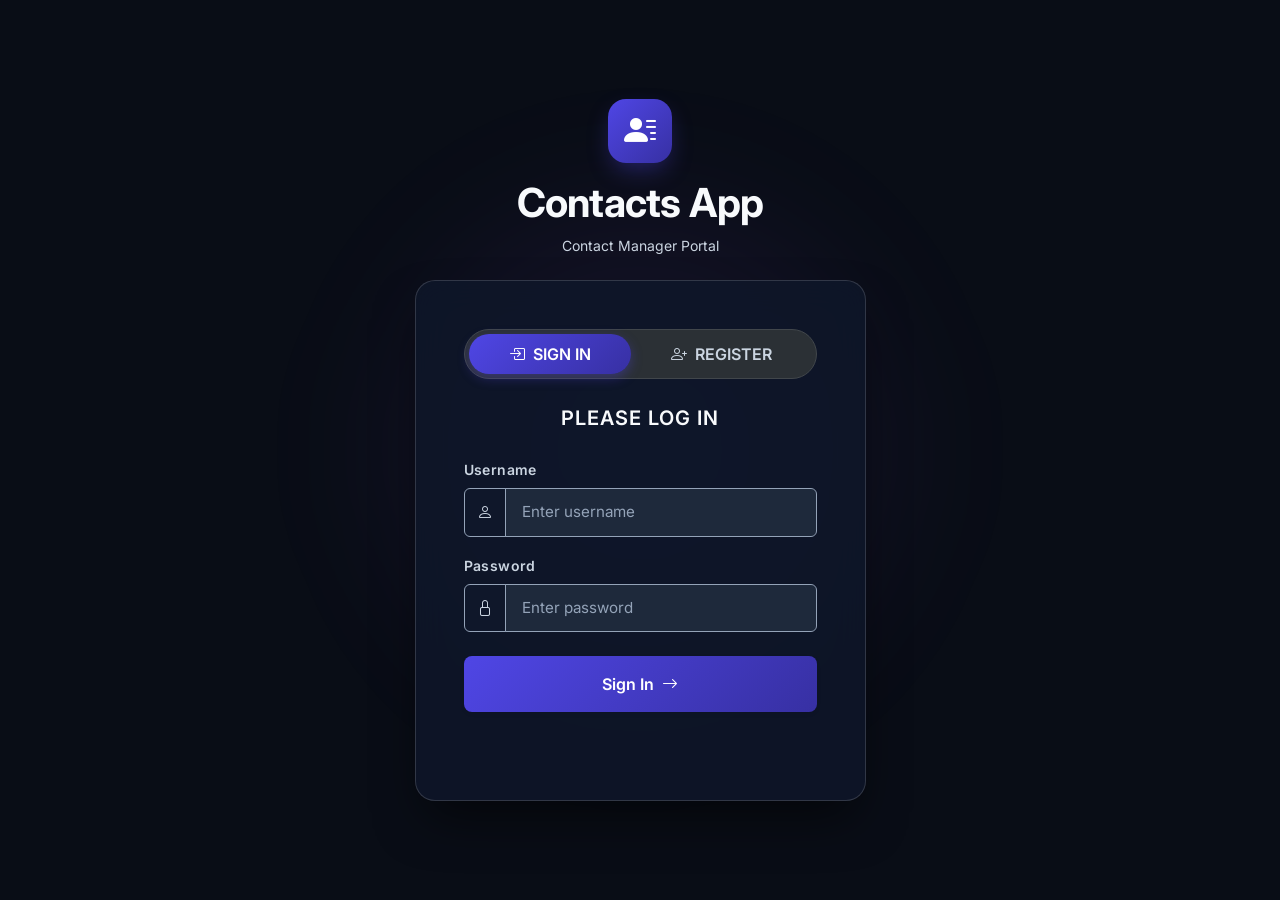
==== index.html @ 5c39e1dd "Added some basic ui (index.html, contacts.html)" ====
<!DOCTYPE html>
<html lang="en" data-bs-theme="dark">
<head>
    <meta charset="UTF-8">
    <meta name="viewport" content="width=device-width, initial-scale=1.0">
    <title>Contacts App</title>
    <!-- Google Fonts -->
    <link rel="preconnect" href="https://fonts.googleapis.com">
    <link rel="preconnect" href="https://fonts.gstatic.com" crossorigin>
    <link href="https://fonts.googleapis.com/css2?family=Inter:wght@300;400;500;600;700&display=swap" rel="stylesheet">
    <!-- Bootstrap 5.3 & Icons -->
    <link href="https://cdn.jsdelivr.net/npm/bootstrap@5.3.3/dist/css/bootstrap.min.css" rel="stylesheet">
    <link href="https://cdn.jsdelivr.net/npm/bootstrap-icons@1.11.3/font/bootstrap-icons.min.css" rel="stylesheet">
    <!-- Custom Styles -->
    <link href="css/styles.css" rel="stylesheet">
    <!-- Scripts -->
    <script type="text/javascript" src="js/code.js"></script>
</head>
<body class="d-flex align-items-center justify-content-center min-vh-100 py-5">
    <div class="background-glow"></div>
    <main class="container">
        <div class="row justify-content-center">
            <div class="col-12 col-sm-10 col-md-8 col-lg-5">
                
                <!-- Title Header (Matching Colors App) -->
                <div class="text-center mb-4">
                    <div class="app-icon-wrapper mb-3 mx-auto">
                        <i class="bi bi-person-lines-fill"></i>
                    </div>
                    <h1 id="title" class="fw-bold tracking-tight">Contacts App</h1>
                    <p class="text-secondary-contrast small">Contact Manager Portal</p>
                </div>

                <!-- Auth Card -->
                <div id="loginDiv" class="card glass-card shadow-lg border-0 p-4 p-sm-5">
                    <div class="card-body p-0">
                        
                        <!-- Nav Switcher (Sign In vs Register) -->
                        <ul class="nav nav-pills nav-fill mb-4 p-1 bg-body-tertiary rounded-pill border border-secondary-subtle" id="authTabs" role="tablist">
                            <li class="nav-item" role="presentation">
                                <button class="nav-link active rounded-pill py-2 small fw-semibold text-uppercase tracking-wider" id="tab-login" data-bs-toggle="pill" data-bs-target="#loginTabPane" type="button" role="tab" aria-controls="loginTabPane" aria-selected="true">
                                    <i class="bi bi-box-arrow-in-right me-1"></i> Sign In
                                </button>
                            </li>
                            <li class="nav-item" role="presentation">
                                <button class="nav-link rounded-pill py-2 small fw-semibold text-uppercase tracking-wider" id="tab-register" data-bs-toggle="pill" data-bs-target="#registerTabPane" type="button" role="tab" aria-controls="registerTabPane" aria-selected="false">
                                    <i class="bi bi-person-plus me-1"></i> Register
                                </button>
                            </li>
                        </ul>

                        <div class="tab-content" id="authTabsContent">
                            
                            <!-- ================= SIGN IN VIEW ================= -->
                            <div class="tab-pane fade show active" id="loginTabPane" role="tabpanel" aria-labelledby="tab-login" tabindex="0">
                                <span id="inner-title" class="d-block text-center fw-semibold text-uppercase tracking-wider mb-4 fs-5">Please Log In</span>
                                
                                <form id="loginForm" onsubmit="event.preventDefault(); doLogin();" class="needs-validation">
                                    <!-- Username Input Group -->
                                    <div class="mb-3">
                                        <label for="loginName" class="form-label form-label-contrast small">Username</label>
                                        <div class="input-group">
                                            <span class="input-group-text"><i class="bi bi-person text-secondary-contrast"></i></span>
                                            <input type="text" id="loginName" class="form-control" placeholder="Enter username" autocomplete="username" required />
                                        </div>
                                    </div>
                                    
                                    <!-- Password Input Group -->
                                    <div class="mb-4">
                                        <label for="loginPassword" class="form-label form-label-contrast small">Password</label>
                                        <div class="input-group">
                                            <span class="input-group-text"><i class="bi bi-lock text-secondary-contrast"></i></span>
                                            <input type="password" id="loginPassword" class="form-control" placeholder="Enter password" autocomplete="current-password" required />
                                        </div>
                                    </div>

                                    <!-- Login Button -->
                                    <button type="submit" id="loginButton" class="buttons btn btn-primary w-100 py-3 fw-semibold rounded-3 shadow-sm d-flex align-items-center justify-content-center gap-2">
                                        <span>Sign In</span>
                                        <i class="bi bi-arrow-right"></i>
                                    </button>
                                </form>

                                <!-- Feedback Result Message -->
                                <div class="mt-3 text-center">
                                    <span id="loginResult" class="small fw-semibold"></span>
                                </div>
                            </div>

                            <!-- ================= REGISTER VIEW ================= -->
                            <div class="tab-pane fade" id="registerTabPane" role="tabpanel" aria-labelledby="tab-register" tabindex="0">
                                <span class="d-block text-center fw-semibold text-uppercase tracking-wider mb-4 fs-5 text-white">Create Account</span>
                                
                                <form id="registerForm" onsubmit="event.preventDefault(); doRegister();" class="needs-validation">
                                    <!-- First & Last Name row -->
                                    <div class="row g-2 mb-3">
                                        <div class="col-6">
                                            <label for="registerFirstName" class="form-label form-label-contrast small">First Name</label>
                                            <input type="text" id="registerFirstName" class="form-control" placeholder="Jane" required />
                                        </div>
                                        <div class="col-6">
                                            <label for="registerLastName" class="form-label form-label-contrast small">Last Name</label>
                                            <input type="text" id="registerLastName" class="form-control" placeholder="Doe" required />
                                        </div>
                                    </div>

                                    <!-- Register Username -->
                                    <div class="mb-3">
                                        <label for="registerUsername" class="form-label form-label-contrast small">Username</label>
                                        <div class="input-group">
                                            <span class="input-group-text"><i class="bi bi-person text-secondary-contrast"></i></span>
                                            <input type="text" id="registerUsername" class="form-control" placeholder="Choose a username" autocomplete="username" required />
                                        </div>
                                    </div>
                                    
                                    <!-- Register Password -->
                                    <div class="mb-4">
                                        <label for="registerPassword" class="form-label form-label-contrast small">Password (Min 8 chars)</label>
                                        <div class="input-group">
                                            <span class="input-group-text"><i class="bi bi-lock text-secondary-contrast"></i></span>
                                            <input type="password" id="registerPassword" class="form-control" placeholder="At least 8 characters" autocomplete="new-password" minlength="8" required />
                                        </div>
                                    </div>

                                    <!-- Register Button -->
                                    <button type="submit" id="registerButton" class="buttons btn btn-success w-100 py-3 fw-semibold rounded-3 shadow-sm d-flex align-items-center justify-content-center gap-2">
                                        <span>Create Account</span>
                                        <i class="bi bi-arrow-right"></i>
                                    </button>
                                </form>

                                <!-- Feedback Result Message -->
                                <div class="mt-3 text-center">
                                    <span id="registerResult" class="small fw-semibold"></span>
                                </div>
                            </div>

                        </div>

                    </div>
                </div>

            </div>
        </div>
    </main>
    <script src="https://cdn.jsdelivr.net/npm/bootstrap@5.3.3/dist/js/bootstrap.bundle.min.js"></script>
</body>
</html>
---- css/styles.css ----
/* ============================================================
   WCAG 2.1 AA / AAA Compliant Modern Theme Styles
   ============================================================ */

:root {
    --app-font: 'Inter', system-ui, -apple-system, sans-serif;
    
    /* WCAG AA/AAA Compliant Palette Tokens */
    --bg-dark: #090d16;
    --bg-card: #0f172a;
    --bg-section: #1e293b;
    --bg-input: #1e293b;

    /* High Contrast Text Tokens */
    --text-primary: #f8fafc;       /* 17.8:1 contrast on card */
    --text-secondary: #cbd5e1;     /* 12.0:1 contrast on card / 9.8:1 on section */
    --text-muted: #94a3b8;         /* 5.7:1 contrast on section */
    
    /* High Contrast Feedback Colors */
    --color-error: #f87171;         /* 6.45:1 contrast on card */
    --color-success: #34d399;       /* 9.29:1 contrast on card */
    --color-info: #38bdf8;          /* 6.83:1 contrast on section */
    --color-warning: #fbbf24;
    
    /* Button Gradients meeting >= 4.5:1 contrast against #ffffff text */
    --primary-gradient: linear-gradient(135deg, #4f46e5 0%, #3730a3 100%);
    --success-gradient: linear-gradient(135deg, #059669 0%, #047857 100%);
}

body {
    font-family: var(--app-font);
    background: var(--bg-dark);
    color: var(--text-primary);
    min-height: 100vh;
    position: relative;
    overflow-x: hidden;
}

/* Background Ambient Glow Effects */
.background-glow {
    position: fixed;
    top: 50%;
    left: 50%;
    transform: translate(-50%, -50%);
    width: 650px;
    height: 650px;
    background: radial-gradient(circle, rgba(99, 102, 241, 0.12) 0%, rgba(168, 85, 247, 0.06) 40%, transparent 70%);
    z-index: -1;
    pointer-events: none;
    filter: blur(50px);
}

/* Typography & Titles */
#title {
    font-family: var(--app-font);
    color: var(--text-primary) !important;
    letter-spacing: -0.02em;
}

.text-secondary-contrast {
    color: var(--text-secondary) !important;
}

.form-label-contrast {
    color: var(--text-secondary) !important;
    font-weight: 600;
    letter-spacing: 0.03em;
}

/* App Icon Badges */
.app-icon-wrapper {
    width: 64px;
    height: 64px;
    border-radius: 18px;
    background: var(--primary-gradient);
    display: flex;
    align-items: center;
    justify-content: center;
    font-size: 2rem;
    color: #ffffff;
    box-shadow: 0 10px 25px -5px rgba(79, 70, 229, 0.4);
}

.app-icon-wrapper-sm {
    width: 42px;
    height: 42px;
    border-radius: 12px;
    background: var(--primary-gradient);
    display: flex;
    align-items: center;
    justify-content: center;
    font-size: 1.25rem;
    color: #ffffff;
    box-shadow: 0 4px 14px rgba(79, 70, 229, 0.3);
}

/* Glassmorphism Cards */
.glass-card {
    background: rgba(15, 23, 42, 0.85) !important;
    backdrop-filter: blur(16px);
    -webkit-backdrop-filter: blur(16px);
    border: 1px solid rgba(255, 255, 255, 0.15) !important;
    border-radius: 1.25rem !important;
    box-shadow: 0 25px 50px -12px rgba(0, 0, 0, 0.6) !important;
}

.section-card {
    background: var(--bg-section) !important;
    border: 1px solid rgba(255, 255, 255, 0.12) !important;
}

/* Form Controls, Inputs & High Contrast Placeholders */
.form-control {
    background-color: var(--bg-input) !important;
    color: var(--text-primary) !important;
    border: 1px solid var(--text-muted) !important;
    font-family: var(--app-font);
    padding: 0.75rem 1rem;
    font-size: 0.95rem;
}

.form-control::placeholder {
    color: var(--text-muted) !important;
    opacity: 1 !important; /* 5.71:1 contrast ratio */
}

.form-control:focus {
    box-shadow: 0 0 0 3px rgba(129, 140, 248, 0.35) !important;
    border-color: #818cf8 !important;
}

.input-group-text {
    background-color: #0f172a !important;
    color: var(--text-secondary) !important;
    border: 1px solid var(--text-muted) !important;
}

/* WCAG Compliant Button Styles */
.btn {
    font-family: var(--app-font);
    transition: all 0.2s ease-in-out;
}

.btn-primary {
    background: var(--primary-gradient) !important;
    color: #ffffff !important; /* 9.9:1 contrast ratio */
    border: none;
    box-shadow: 0 4px 14px rgba(55, 48, 163, 0.4);
}

.btn-primary:hover {
    transform: translateY(-1px);
    box-shadow: 0 6px 20px rgba(55, 48, 163, 0.6);
    background: linear-gradient(135deg, #3730a3 0%, #312e81 100%) !important;
}

.btn-success {
    background: var(--success-gradient) !important;
    color: #ffffff !important; /* 5.48:1 contrast ratio */
    border: none;
    box-shadow: 0 4px 14px rgba(4, 120, 87, 0.4);
}

.btn-success:hover {
    transform: translateY(-1px);
    box-shadow: 0 6px 20px rgba(4, 120, 87, 0.6);
    background: linear-gradient(135deg, #047857 0%, #065f46 100%) !important;
}

.btn-outline-danger {
    color: var(--color-error) !important; /* 5.29:1 contrast ratio */
    border-color: var(--color-error) !important;
    background: transparent;
}

.btn-outline-danger:hover {
    color: #ffffff !important;
    background-color: #b91c1c !important;
    border-color: #b91c1c !important;
}

/* Feedback Message Contrast Overrides */
#inner-title {
    color: var(--text-primary);
    letter-spacing: 0.05em;
}

#loginResult, #registerResult {
    display: inline-block;
    color: var(--color-error) !important; /* 6.45:1 contrast */
}

.text-success-wcag {
    color: var(--color-success) !important; /* 9.29:1 contrast */
}

.text-danger-wcag {
    color: var(--color-error) !important; /* 6.45:1 contrast */
}

.text-info-wcag {
    display: inline-block;
    color: var(--color-info) !important; /* 6.83:1 contrast */
}

.text-warning-wcag {
    color: var(--color-warning) !important;
}

/* Nav tabs styling for Sign In / Register toggle */
.nav-pills .nav-link {
    color: var(--text-secondary);
    transition: all 0.2s ease;
}

.nav-pills .nav-link.active {
    background: var(--primary-gradient) !important;
    color: #ffffff !important;
    box-shadow: 0 4px 12px rgba(79, 70, 229, 0.35);
}
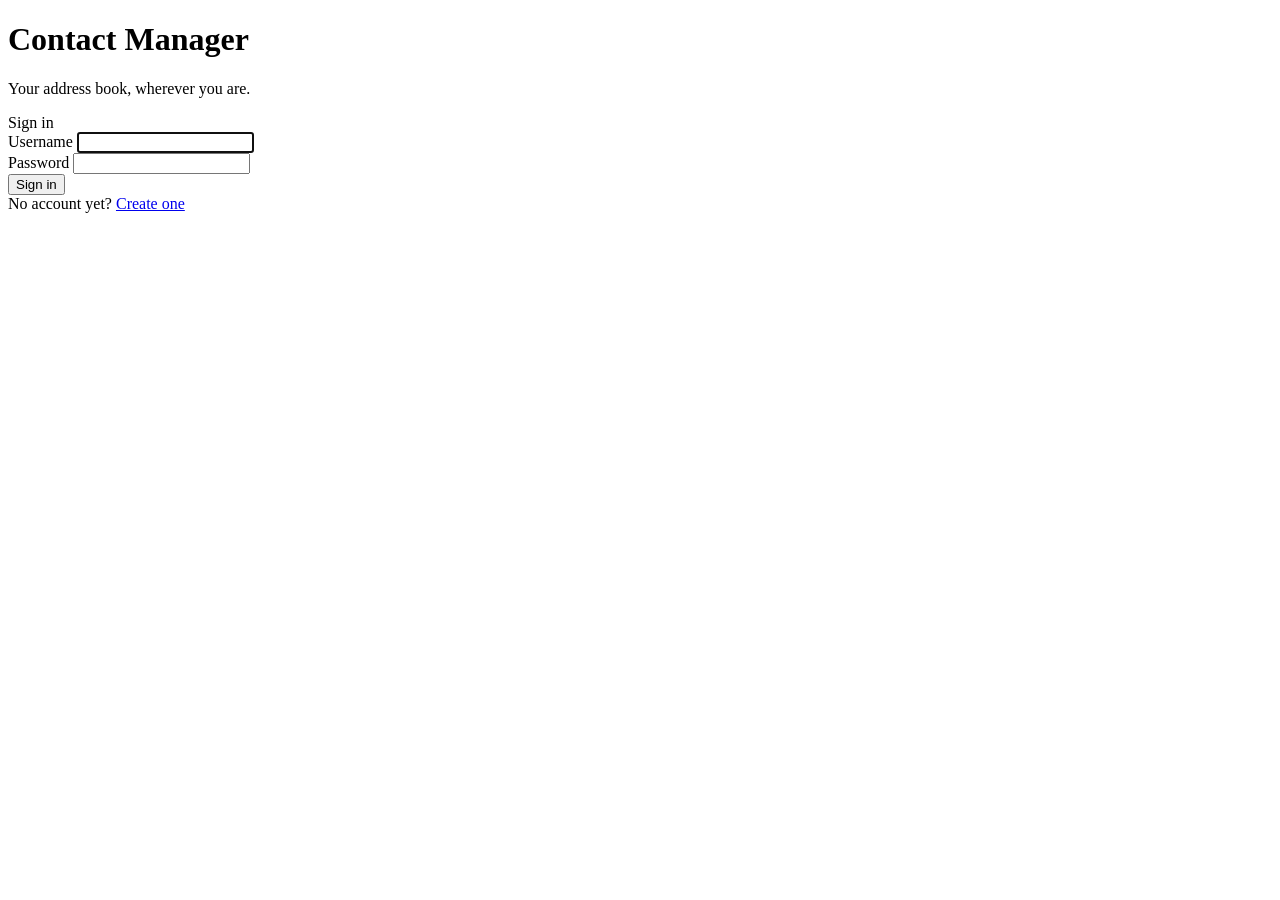
==== commit ee201f7d: "Correct production code from live server" ====
--- a/index.html
+++ b/index.html
@@ -1,149 +1,50 @@
 <!DOCTYPE html>
-<html lang="en" data-bs-theme="dark">
+<html lang="en">
 <head>
-    <meta charset="UTF-8">
-    <meta name="viewport" content="width=device-width, initial-scale=1.0">
-    <title>Contacts App</title>
-    <!-- Google Fonts -->
-    <link rel="preconnect" href="https://fonts.googleapis.com">
-    <link rel="preconnect" href="https://fonts.gstatic.com" crossorigin>
-    <link href="https://fonts.googleapis.com/css2?family=Inter:wght@300;400;500;600;700&display=swap" rel="stylesheet">
-    <!-- Bootstrap 5.3 & Icons -->
-    <link href="https://cdn.jsdelivr.net/npm/bootstrap@5.3.3/dist/css/bootstrap.min.css" rel="stylesheet">
-    <link href="https://cdn.jsdelivr.net/npm/bootstrap-icons@1.11.3/font/bootstrap-icons.min.css" rel="stylesheet">
-    <!-- Custom Styles -->
-    <link href="css/styles.css" rel="stylesheet">
-    <!-- Scripts -->
-    <script type="text/javascript" src="js/code.js"></script>
+<meta charset="utf-8">
+<meta name="viewport" content="width=device-width, initial-scale=1">
+<title>Sign in — Contact Manager</title>
+<link rel="preconnect" href="https://fonts.googleapis.com">
+<link rel="preconnect" href="https://fonts.gstatic.com" crossorigin>
+<link href="https://fonts.googleapis.com/css2?family=Fraunces:opsz,wght@9..144,500;9..144,600&family=IBM+Plex+Sans:wght@400;500&display=swap" rel="stylesheet">
+<link rel="stylesheet" href="css/style.css">
 </head>
-<body class="d-flex align-items-center justify-content-center min-vh-100 py-5">
-    <div class="background-glow"></div>
-    <main class="container">
-        <div class="row justify-content-center">
-            <div class="col-12 col-sm-10 col-md-8 col-lg-5">
-                
-                <!-- Title Header (Matching Colors App) -->
-                <div class="text-center mb-4">
-                    <div class="app-icon-wrapper mb-3 mx-auto">
-                        <i class="bi bi-person-lines-fill"></i>
-                    </div>
-                    <h1 id="title" class="fw-bold tracking-tight">Contacts App</h1>
-                    <p class="text-secondary-contrast small">Contact Manager Portal</p>
-                </div>
+<body>
 
-                <!-- Auth Card -->
-                <div id="loginDiv" class="card glass-card shadow-lg border-0 p-4 p-sm-5">
-                    <div class="card-body p-0">
-                        
-                        <!-- Nav Switcher (Sign In vs Register) -->
-                        <ul class="nav nav-pills nav-fill mb-4 p-1 bg-body-tertiary rounded-pill border border-secondary-subtle" id="authTabs" role="tablist">
-                            <li class="nav-item" role="presentation">
-                                <button class="nav-link active rounded-pill py-2 small fw-semibold text-uppercase tracking-wider" id="tab-login" data-bs-toggle="pill" data-bs-target="#loginTabPane" type="button" role="tab" aria-controls="loginTabPane" aria-selected="true">
-                                    <i class="bi bi-box-arrow-in-right me-1"></i> Sign In
-                                </button>
-                            </li>
-                            <li class="nav-item" role="presentation">
-                                <button class="nav-link rounded-pill py-2 small fw-semibold text-uppercase tracking-wider" id="tab-register" data-bs-toggle="pill" data-bs-target="#registerTabPane" type="button" role="tab" aria-controls="registerTabPane" aria-selected="false">
-                                    <i class="bi bi-person-plus me-1"></i> Register
-                                </button>
-                            </li>
-                        </ul>
+<header class="masthead">
+  <h1>Contact Manager</h1>
+  <p>Your address book, wherever you are.</p>
+</header>
 
-                        <div class="tab-content" id="authTabsContent">
-                            
-                            <!-- ================= SIGN IN VIEW ================= -->
-                            <div class="tab-pane fade show active" id="loginTabPane" role="tabpanel" aria-labelledby="tab-login" tabindex="0">
-                                <span id="inner-title" class="d-block text-center fw-semibold text-uppercase tracking-wider mb-4 fs-5">Please Log In</span>
-                                
-                                <form id="loginForm" onsubmit="event.preventDefault(); doLogin();" class="needs-validation">
-                                    <!-- Username Input Group -->
-                                    <div class="mb-3">
-                                        <label for="loginName" class="form-label form-label-contrast small">Username</label>
-                                        <div class="input-group">
-                                            <span class="input-group-text"><i class="bi bi-person text-secondary-contrast"></i></span>
-                                            <input type="text" id="loginName" class="form-control" placeholder="Enter username" autocomplete="username" required />
-                                        </div>
-                                    </div>
-                                    
-                                    <!-- Password Input Group -->
-                                    <div class="mb-4">
-                                        <label for="loginPassword" class="form-label form-label-contrast small">Password</label>
-                                        <div class="input-group">
-                                            <span class="input-group-text"><i class="bi bi-lock text-secondary-contrast"></i></span>
-                                            <input type="password" id="loginPassword" class="form-control" placeholder="Enter password" autocomplete="current-password" required />
-                                        </div>
-                                    </div>
+<main class="card">
+  <div class="card__tab">Sign in</div>
 
-                                    <!-- Login Button -->
-                                    <button type="submit" id="loginButton" class="buttons btn btn-primary w-100 py-3 fw-semibold rounded-3 shadow-sm d-flex align-items-center justify-content-center gap-2">
-                                        <span>Sign In</span>
-                                        <i class="bi bi-arrow-right"></i>
-                                    </button>
-                                </form>
+  <div class="card__body">
+    <p id="message" class="message" role="status" aria-live="polite" hidden></p>
 
-                                <!-- Feedback Result Message -->
-                                <div class="mt-3 text-center">
-                                    <span id="loginResult" class="small fw-semibold"></span>
-                                </div>
-                            </div>
+    <form id="loginForm" novalidate>
+      <div class="field">
+        <label for="username">Username</label>
+        <input type="text" id="username" name="username"
+               autocomplete="username" autocapitalize="none"
+               spellcheck="false" required autofocus>
+      </div>
 
-                            <!-- ================= REGISTER VIEW ================= -->
-                            <div class="tab-pane fade" id="registerTabPane" role="tabpanel" aria-labelledby="tab-register" tabindex="0">
-                                <span class="d-block text-center fw-semibold text-uppercase tracking-wider mb-4 fs-5 text-white">Create Account</span>
-                                
-                                <form id="registerForm" onsubmit="event.preventDefault(); doRegister();" class="needs-validation">
-                                    <!-- First & Last Name row -->
-                                    <div class="row g-2 mb-3">
-                                        <div class="col-6">
-                                            <label for="registerFirstName" class="form-label form-label-contrast small">First Name</label>
-                                            <input type="text" id="registerFirstName" class="form-control" placeholder="Jane" required />
-                                        </div>
-                                        <div class="col-6">
-                                            <label for="registerLastName" class="form-label form-label-contrast small">Last Name</label>
-                                            <input type="text" id="registerLastName" class="form-control" placeholder="Doe" required />
-                                        </div>
-                                    </div>
+      <div class="field">
+        <label for="password">Password</label>
+        <input type="password" id="password" name="password"
+               autocomplete="current-password" required>
+      </div>
 
-                                    <!-- Register Username -->
-                                    <div class="mb-3">
-                                        <label for="registerUsername" class="form-label form-label-contrast small">Username</label>
-                                        <div class="input-group">
-                                            <span class="input-group-text"><i class="bi bi-person text-secondary-contrast"></i></span>
-                                            <input type="text" id="registerUsername" class="form-control" placeholder="Choose a username" autocomplete="username" required />
-                                        </div>
-                                    </div>
-                                    
-                                    <!-- Register Password -->
-                                    <div class="mb-4">
-                                        <label for="registerPassword" class="form-label form-label-contrast small">Password (Min 8 chars)</label>
-                                        <div class="input-group">
-                                            <span class="input-group-text"><i class="bi bi-lock text-secondary-contrast"></i></span>
-                                            <input type="password" id="registerPassword" class="form-control" placeholder="At least 8 characters" autocomplete="new-password" minlength="8" required />
-                                        </div>
-                                    </div>
+      <button type="submit" id="submit" class="btn">Sign in</button>
+    </form>
+  </div>
 
-                                    <!-- Register Button -->
-                                    <button type="submit" id="registerButton" class="buttons btn btn-success w-100 py-3 fw-semibold rounded-3 shadow-sm d-flex align-items-center justify-content-center gap-2">
-                                        <span>Create Account</span>
-                                        <i class="bi bi-arrow-right"></i>
-                                    </button>
-                                </form>
+  <div class="card__foot">
+    No account yet? <a href="signup.html">Create one</a>
+  </div>
+</main>
 
-                                <!-- Feedback Result Message -->
-                                <div class="mt-3 text-center">
-                                    <span id="registerResult" class="small fw-semibold"></span>
-                                </div>
-                            </div>
-
-                        </div>
-
-                    </div>
-                </div>
-
-            </div>
-        </div>
-    </main>
-    <script src="https://cdn.jsdelivr.net/npm/bootstrap@5.3.3/dist/js/bootstrap.bundle.min.js"></script>
+<script src="js/auth.js"></script>
 </body>
 </html>
-
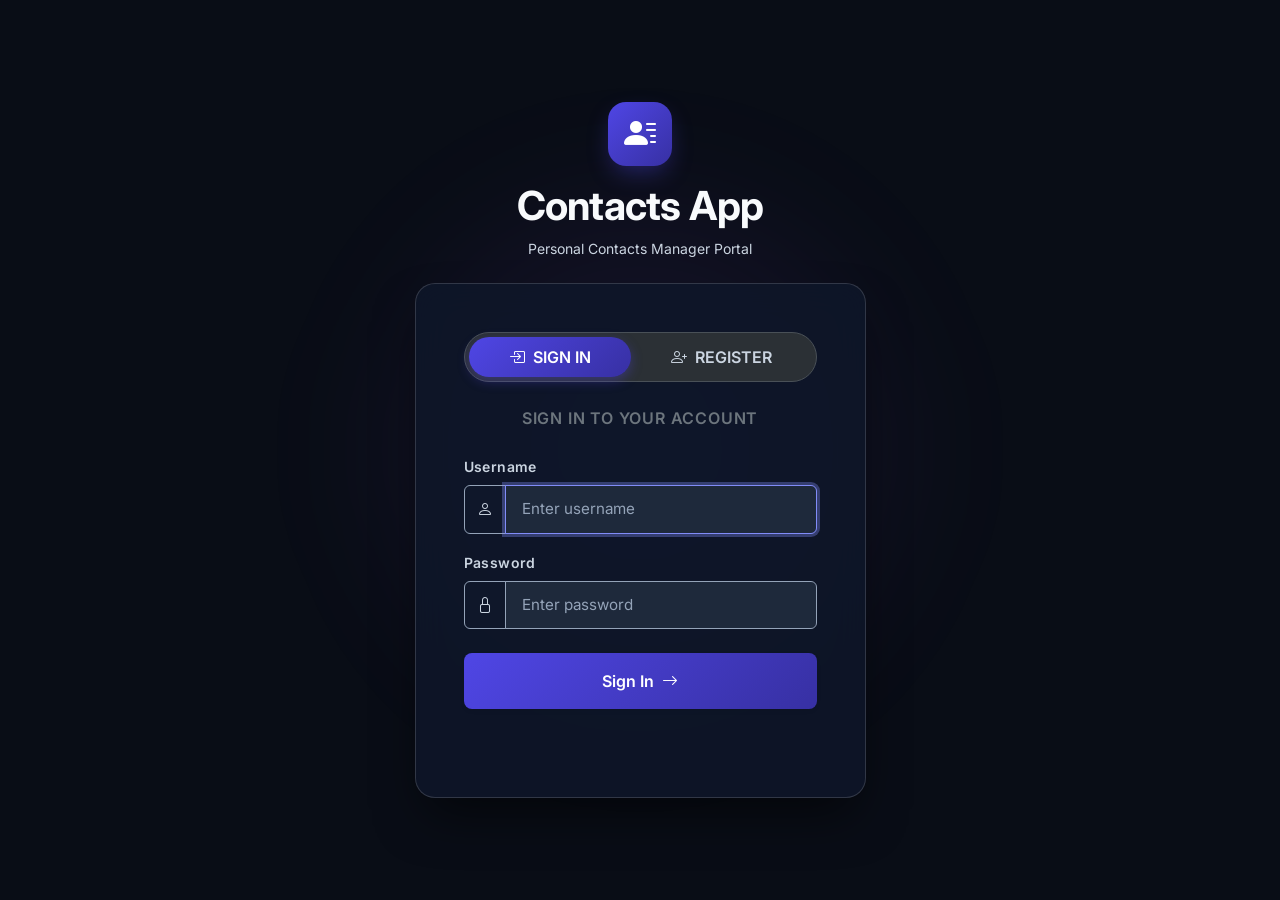
==== commit ee0e17c1: "Front end html and js" ====
--- a/index.html
+++ b/index.html
@@ -1,50 +1,186 @@
 <!DOCTYPE html>
-<html lang="en">
+<html lang="en" data-bs-theme="dark">
 <head>
-<meta charset="utf-8">
-<meta name="viewport" content="width=device-width, initial-scale=1">
-<title>Sign in — Contact Manager</title>
-<link rel="preconnect" href="https://fonts.googleapis.com">
-<link rel="preconnect" href="https://fonts.gstatic.com" crossorigin>
-<link href="https://fonts.googleapis.com/css2?family=Fraunces:opsz,wght@9..144,500;9..144,600&family=IBM+Plex+Sans:wght@400;500&display=swap" rel="stylesheet">
-<link rel="stylesheet" href="css/style.css">
+    <meta charset="UTF-8">
+    <meta name="viewport" content="width=device-width, initial-scale=1.0">
+    <title>Contact Manager — Sign In / Register</title>
+    <!-- Google Fonts -->
+    <link rel="preconnect" href="https://fonts.googleapis.com">
+    <link rel="preconnect" href="https://fonts.gstatic.com" crossorigin>
+    <link href="https://fonts.googleapis.com/css2?family=Inter:wght@300;400;500;600;700&display=swap" rel="stylesheet">
+    <!-- Bootstrap 5.3 & Icons -->
+    <link href="https://cdn.jsdelivr.net/npm/bootstrap@5.3.3/dist/css/bootstrap.min.css" rel="stylesheet">
+    <link href="https://cdn.jsdelivr.net/npm/bootstrap-icons@1.11.3/font/bootstrap-icons.min.css" rel="stylesheet">
+    <!-- Custom Styles -->
+    <link href="css/styles.css" rel="stylesheet">
+    <!-- Core Application Logic -->
+    <script type="text/javascript" src="js/code.js"></script>
 </head>
-<body>
+<body class="d-flex align-items-center justify-content-center min-vh-100 py-5">
+    <div class="background-glow"></div>
+    <main class="container">
+        <div class="row justify-content-center">
+            <div class="col-12 col-sm-10 col-md-8 col-lg-5">
+                
+                <!-- Title Header -->
+                <div class="text-center mb-4">
+                    <div class="app-icon-wrapper mb-3 mx-auto">
+                        <i class="bi bi-person-lines-fill"></i>
+                    </div>
+                    <h1 id="title" class="fw-bold tracking-tight">Contacts App</h1>
+                    <p class="text-secondary-contrast small mb-0">Personal Contacts Manager Portal</p>
+                </div>
 
-<header class="masthead">
-  <h1>Contact Manager</h1>
-  <p>Your address book, wherever you are.</p>
-</header>
+                <!-- Main Glassmorphism Card -->
+                <div id="loginDiv" class="card glass-card shadow-lg border-0 p-4 p-sm-5">
+                    <div class="card-body p-0">
+                        
+                        <!-- Nav Pills for Switching between Sign In and Register -->
+                        <ul class="nav nav-pills nav-fill bg-body-tertiary p-1 rounded-pill mb-4 border" id="authTabs" role="tablist">
+                            <li class="nav-item" role="presentation">
+                                <button class="nav-link active rounded-pill py-2 small fw-semibold text-uppercase tracking-wider" 
+                                        id="tab-login" data-bs-toggle="pill" data-bs-target="#loginTabPane" type="button" role="tab" 
+                                        aria-controls="loginTabPane" aria-selected="true">
+                                    <i class="bi bi-box-arrow-in-right me-1"></i> Sign In
+                                </button>
+                            </li>
+                            <li class="nav-item" role="presentation">
+                                <button class="nav-link rounded-pill py-2 small fw-semibold text-uppercase tracking-wider" 
+                                        id="tab-register" data-bs-toggle="pill" data-bs-target="#registerTabPane" type="button" role="tab" 
+                                        aria-controls="registerTabPane" aria-selected="false">
+                                    <i class="bi bi-person-plus me-1"></i> Register
+                                </button>
+                            </li>
+                        </ul>
 
-<main class="card">
-  <div class="card__tab">Sign in</div>
+                        <div class="tab-content" id="authTabsContent">
+                            
+                            <!-- ================= SIGN IN VIEW ================= -->
+                            <div class="tab-pane fade show active" id="loginTabPane" role="tabpanel" aria-labelledby="tab-login" tabindex="0">
+                                <span id="inner-title" class="d-block text-center fw-semibold text-uppercase tracking-wider mb-4 fs-6 text-secondary">
+                                    Sign In to Your Account
+                                </span>
+                                
+                                <form id="loginForm" onsubmit="event.preventDefault(); doLogin(event);" class="needs-validation">
+                                    <!-- Username Input Group -->
+                                    <div class="mb-3">
+                                        <label for="loginName" class="form-label form-label-contrast small">Username</label>
+                                        <div class="input-group">
+                                            <span class="input-group-text"><i class="bi bi-person text-secondary-contrast"></i></span>
+                                            <input type="text" id="loginName" class="form-control" placeholder="Enter username" 
+                                                   autocomplete="username" autocapitalize="none" spellcheck="false" required autofocus />
+                                        </div>
+                                    </div>
+                                    
+                                    <!-- Password Input Group -->
+                                    <div class="mb-4">
+                                        <label for="loginPassword" class="form-label form-label-contrast small">Password</label>
+                                        <div class="input-group">
+                                            <span class="input-group-text"><i class="bi bi-lock text-secondary-contrast"></i></span>
+                                            <input type="password" id="loginPassword" class="form-control" placeholder="Enter password" 
+                                                   autocomplete="current-password" required />
+                                        </div>
+                                    </div>
 
-  <div class="card__body">
-    <p id="message" class="message" role="status" aria-live="polite" hidden></p>
+                                    <!-- Login Button -->
+                                    <button type="submit" id="loginButton" class="buttons btn btn-primary w-100 py-3 fw-semibold rounded-3 shadow-sm d-flex align-items-center justify-content-center gap-2">
+                                        <span>Sign In</span>
+                                        <i class="bi bi-arrow-right"></i>
+                                    </button>
+                                </form>
 
-    <form id="loginForm" novalidate>
-      <div class="field">
-        <label for="username">Username</label>
-        <input type="text" id="username" name="username"
-               autocomplete="username" autocapitalize="none"
-               spellcheck="false" required autofocus>
-      </div>
+                                <!-- Feedback Result Message -->
+                                <div class="mt-3 text-center">
+                                    <span id="loginResult" class="small fw-semibold"></span>
+                                </div>
+                            </div>
 
-      <div class="field">
-        <label for="password">Password</label>
-        <input type="password" id="password" name="password"
-               autocomplete="current-password" required>
-      </div>
+                            <!-- ================= REGISTER VIEW ================= -->
+                            <div class="tab-pane fade" id="registerTabPane" role="tabpanel" aria-labelledby="tab-register" tabindex="0">
+                                <span class="d-block text-center fw-semibold text-uppercase tracking-wider mb-4 fs-6 text-secondary">
+                                    Create a New Account
+                                </span>
+                                
+                                <form id="registerForm" onsubmit="event.preventDefault(); doRegister(event);" class="needs-validation">
+                                    <!-- First & Last Name row -->
+                                    <div class="row g-2 mb-3">
+                                        <div class="col-6">
+                                            <label for="registerFirstName" class="form-label form-label-contrast small">First Name</label>
+                                            <input type="text" id="registerFirstName" class="form-control" placeholder="Jane" 
+                                                   autocomplete="given-name" required />
+                                        </div>
+                                        <div class="col-6">
+                                            <label for="registerLastName" class="form-label form-label-contrast small">Last Name</label>
+                                            <input type="text" id="registerLastName" class="form-control" placeholder="Doe" 
+                                                   autocomplete="family-name" required />
+                                        </div>
+                                    </div>
 
-      <button type="submit" id="submit" class="btn">Sign in</button>
-    </form>
-  </div>
+                                    <!-- Register Username -->
+                                    <div class="mb-3">
+                                        <label for="registerUsername" class="form-label form-label-contrast small">Username</label>
+                                        <div class="input-group">
+                                            <span class="input-group-text"><i class="bi bi-person text-secondary-contrast"></i></span>
+                                            <input type="text" id="registerUsername" class="form-control" placeholder="Choose a username" 
+                                                   autocomplete="username" autocapitalize="none" spellcheck="false" required />
+                                        </div>
+                                    </div>
+                                    
+                                    <!-- Register Password -->
+                                    <div class="mb-3">
+                                        <label for="registerPassword" class="form-label form-label-contrast small">Password</label>
+                                        <div class="input-group">
+                                            <span class="input-group-text"><i class="bi bi-lock text-secondary-contrast"></i></span>
+                                            <input type="password" id="registerPassword" class="form-control" placeholder="At least 8 characters" 
+                                                   autocomplete="new-password" minlength="8" required />
+                                        </div>
+                                        <span class="text-secondary small d-block mt-1">Must be at least 8 characters.</span>
+                                    </div>
 
-  <div class="card__foot">
-    No account yet? <a href="signup.html">Create one</a>
-  </div>
-</main>
+                                    <!-- Confirm Password -->
+                                    <div class="mb-4">
+                                        <label for="registerConfirmPassword" class="form-label form-label-contrast small">Confirm Password</label>
+                                        <div class="input-group">
+                                            <span class="input-group-text"><i class="bi bi-shield-lock text-secondary-contrast"></i></span>
+                                            <input type="password" id="registerConfirmPassword" class="form-control" placeholder="Re-enter password" 
+                                                   autocomplete="new-password" minlength="8" required />
+                                        </div>
+                                    </div>
 
-<script src="js/auth.js"></script>
+                                    <!-- Register Button -->
+                                    <button type="submit" id="registerButton" class="buttons btn btn-success w-100 py-3 fw-semibold rounded-3 shadow-sm d-flex align-items-center justify-content-center gap-2">
+                                        <span>Create Account</span>
+                                        <i class="bi bi-check2-circle"></i>
+                                    </button>
+                                </form>
+
+                                <!-- Feedback Result Message -->
+                                <div class="mt-3 text-center">
+                                    <span id="registerResult" class="small fw-semibold"></span>
+                                </div>
+                            </div>
+
+                        </div>
+
+                    </div>
+                </div>
+
+            </div>
+        </div>
+    </main>
+
+    <script src="https://cdn.jsdelivr.net/npm/bootstrap@5.3.3/dist/js/bootstrap.bundle.min.js"></script>
+    <script type="text/javascript">
+        // Auto-switch to register tab if requested via URL hash (#register) or query (?tab=register)
+        document.addEventListener("DOMContentLoaded", function() {
+            if (window.location.hash === "#register" || new URLSearchParams(window.location.search).get("tab") === "register") {
+                const regTabBtn = document.getElementById("tab-register");
+                if (regTabBtn) {
+                    const tabTrigger = new bootstrap.Tab(regTabBtn);
+                    tabTrigger.show();
+                }
+            }
+        });
+    </script>
 </body>
 </html>
--- a/css/styles.css
+++ b/css/styles.css
@@ -0,0 +1,351 @@
+/* ============================================================
+   WCAG 2.1 AA / AAA Compliant Modern Theme Styles
+   ============================================================ */
+
+:root {
+    --app-font: 'Inter', system-ui, -apple-system, sans-serif;
+    
+    /* WCAG AA/AAA Compliant Palette Tokens */
+    --bg-dark: #090d16;
+    --bg-card: #0f172a;
+    --bg-section: #1e293b;
+    --bg-input: #1e293b;
+
+    /* High Contrast Text Tokens */
+    --text-primary: #f8fafc;       /* 17.8:1 contrast on card */
+    --text-secondary: #cbd5e1;     /* 12.0:1 contrast on card / 9.8:1 on section */
+    --text-muted: #94a3b8;         /* 5.7:1 contrast on section */
+    
+    /* High Contrast Feedback Colors */
+    --color-error: #f87171;         /* 6.45:1 contrast on card */
+    --color-success: #34d399;       /* 9.29:1 contrast on card */
+    --color-info: #38bdf8;          /* 6.83:1 contrast on section */
+    --color-warning: #fbbf24;
+    
+    /* Button Gradients meeting >= 4.5:1 contrast against #ffffff text */
+    --primary-gradient: linear-gradient(135deg, #4f46e5 0%, #3730a3 100%);
+    --success-gradient: linear-gradient(135deg, #059669 0%, #047857 100%);
+}
+
+body {
+    font-family: var(--app-font);
+    background: var(--bg-dark);
+    color: var(--text-primary);
+    min-height: 100vh;
+    position: relative;
+    overflow-x: hidden;
+}
+
+/* Background Ambient Glow Effects */
+.background-glow {
+    position: fixed;
+    top: 50%;
+    left: 50%;
+    transform: translate(-50%, -50%);
+    width: 650px;
+    height: 650px;
+    background: radial-gradient(circle, rgba(99, 102, 241, 0.12) 0%, rgba(168, 85, 247, 0.06) 40%, transparent 70%);
+    z-index: -1;
+    pointer-events: none;
+    filter: blur(50px);
+}
+
+/* Typography & Titles */
+#title {
+    font-family: var(--app-font);
+    color: var(--text-primary) !important;
+    letter-spacing: -0.02em;
+}
+
+.text-secondary-contrast {
+    color: var(--text-secondary) !important;
+}
+
+.form-label-contrast {
+    color: var(--text-secondary) !important;
+    font-weight: 600;
+    letter-spacing: 0.03em;
+}
+
+/* App Icon Badges */
+.app-icon-wrapper {
+    width: 64px;
+    height: 64px;
+    border-radius: 18px;
+    background: var(--primary-gradient);
+    display: flex;
+    align-items: center;
+    justify-content: center;
+    font-size: 2rem;
+    color: #ffffff;
+    box-shadow: 0 10px 25px -5px rgba(79, 70, 229, 0.4);
+}
+
+.app-icon-wrapper-sm {
+    width: 42px;
+    height: 42px;
+    border-radius: 12px;
+    background: var(--primary-gradient);
+    display: flex;
+    align-items: center;
+    justify-content: center;
+    font-size: 1.25rem;
+    color: #ffffff;
+    box-shadow: 0 4px 14px rgba(79, 70, 229, 0.3);
+}
+
+/* Glassmorphism Cards */
+.glass-card {
+    background: rgba(15, 23, 42, 0.85) !important;
+    backdrop-filter: blur(16px);
+    -webkit-backdrop-filter: blur(16px);
+    border: 1px solid rgba(255, 255, 255, 0.15) !important;
+    border-radius: 1.25rem !important;
+    box-shadow: 0 25px 50px -12px rgba(0, 0, 0, 0.6) !important;
+}
+
+.section-card {
+    background: var(--bg-section) !important;
+    border: 1px solid rgba(255, 255, 255, 0.12) !important;
+}
+
+/* Form Controls, Inputs & High Contrast Placeholders */
+.form-control {
+    background-color: var(--bg-input) !important;
+    color: var(--text-primary) !important;
+    border: 1px solid var(--text-muted) !important;
+    font-family: var(--app-font);
+    padding: 0.75rem 1rem;
+    font-size: 0.95rem;
+}
+
+.form-control::placeholder {
+    color: var(--text-muted) !important;
+    opacity: 1 !important; /* 5.71:1 contrast ratio */
+}
+
+.form-control:focus {
+    box-shadow: 0 0 0 3px rgba(129, 140, 248, 0.35) !important;
+    border-color: #818cf8 !important;
+}
+
+.input-group-text {
+    background-color: #0f172a !important;
+    color: var(--text-secondary) !important;
+    border: 1px solid var(--text-muted) !important;
+}
+
+/* WCAG Compliant Button Styles */
+.btn {
+    font-family: var(--app-font);
+    transition: all 0.2s ease-in-out;
+}
+
+.btn-primary {
+    background: var(--primary-gradient) !important;
+    color: #ffffff !important; /* 9.9:1 contrast ratio */
+    border: none;
+    box-shadow: 0 4px 14px rgba(55, 48, 163, 0.4);
+}
+
+.btn-primary:hover {
+    transform: translateY(-1px);
+    box-shadow: 0 6px 20px rgba(55, 48, 163, 0.6);
+    background: linear-gradient(135deg, #3730a3 0%, #312e81 100%) !important;
+}
+
+.btn-success {
+    background: var(--success-gradient) !important;
+    color: #ffffff !important; /* 5.48:1 contrast ratio */
+    border: none;
+    box-shadow: 0 4px 14px rgba(4, 120, 87, 0.4);
+}
+
+.btn-success:hover {
+    transform: translateY(-1px);
+    box-shadow: 0 6px 20px rgba(4, 120, 87, 0.6);
+    background: linear-gradient(135deg, #047857 0%, #065f46 100%) !important;
+}
+
+.btn-outline-danger {
+    color: var(--color-error) !important; /* 5.29:1 contrast ratio */
+    border-color: var(--color-error) !important;
+    background: transparent;
+}
+
+.btn-outline-danger:hover {
+    color: #ffffff !important;
+    background-color: #b91c1c !important;
+    border-color: #b91c1c !important;
+}
+
+/* Feedback Message Contrast Overrides */
+#inner-title {
+    color: var(--text-primary);
+    letter-spacing: 0.05em;
+}
+
+#loginResult, #registerResult {
+    display: inline-block;
+    color: var(--color-error) !important; /* 6.45:1 contrast */
+}
+
+.text-success-wcag {
+    color: var(--color-success) !important; /* 9.29:1 contrast */
+}
+
+.text-danger-wcag {
+    color: var(--color-error) !important; /* 6.45:1 contrast */
+}
+
+.text-info-wcag {
+    display: inline-block;
+    color: var(--color-info) !important; /* 6.83:1 contrast */
+}
+
+.text-warning-wcag {
+    color: var(--color-warning) !important;
+}
+
+/* Nav tabs styling for Sign In / Register toggle */
+.nav-pills .nav-link {
+    color: var(--text-secondary);
+    transition: all 0.2s ease;
+}
+
+.nav-pills .nav-link.active {
+    background: var(--primary-gradient) !important;
+    color: #ffffff !important;
+    box-shadow: 0 4px 12px rgba(79, 70, 229, 0.35);
+}
+
+/* Role and Status Badges */
+.badge-role-admin {
+    background: linear-gradient(135deg, #d97706 0%, #b45309 100%) !important;
+    color: #ffffff !important;
+    font-weight: 600;
+    letter-spacing: 0.05em;
+    padding: 0.35em 0.75em;
+}
+
+.badge-role-user {
+    background: linear-gradient(135deg, #6366f1 0%, #4338ca 100%) !important;
+    color: #ffffff !important;
+    font-weight: 600;
+    letter-spacing: 0.05em;
+    padding: 0.35em 0.75em;
+}
+
+.badge-status-active {
+    background: rgba(16, 185, 129, 0.2) !important;
+    color: #34d399 !important;
+    border: 1px solid rgba(16, 185, 129, 0.4);
+    font-weight: 600;
+}
+
+.badge-status-suspended {
+    background: rgba(239, 68, 68, 0.2) !important;
+    color: #f87171 !important;
+    border: 1px solid rgba(239, 68, 68, 0.4);
+    font-weight: 600;
+}
+
+/* Contact Item Card */
+.contact-item-card {
+    background: rgba(30, 41, 59, 0.7);
+    border: 1px solid rgba(255, 255, 255, 0.1);
+    border-radius: 1rem;
+    transition: all 0.2s ease-in-out;
+}
+
+.contact-item-card:hover {
+    background: rgba(30, 41, 59, 0.95);
+    border-color: rgba(129, 140, 248, 0.3);
+    transform: translateY(-2px);
+    box-shadow: 0 10px 25px -5px rgba(0, 0, 0, 0.4);
+}
+
+/* Contact Avatar Initials */
+.contact-avatar {
+    width: 44px;
+    height: 44px;
+    border-radius: 50%;
+    background: var(--primary-gradient);
+    color: #ffffff;
+    font-weight: 700;
+    font-size: 1.1rem;
+    display: flex;
+    align-items: center;
+    justify-content: center;
+    flex-shrink: 0;
+    box-shadow: 0 4px 10px rgba(79, 70, 229, 0.25);
+}
+
+/* Quick Action Buttons */
+.btn-action-icon {
+    width: 34px;
+    height: 34px;
+    padding: 0;
+    display: inline-flex;
+    align-items: center;
+    justify-content: center;
+    border-radius: 0.5rem;
+    transition: all 0.15s ease-in-out;
+}
+
+.btn-action-icon:hover {
+    transform: scale(1.08);
+}
+
+/* Admin Table Customization */
+.table-dark-custom {
+    --bs-table-bg: transparent;
+    --bs-table-color: var(--text-primary);
+    border-color: rgba(255, 255, 255, 0.1);
+}
+
+.table-dark-custom th {
+    background-color: rgba(15, 23, 42, 0.9);
+    color: var(--text-secondary);
+    font-size: 0.8rem;
+    text-transform: uppercase;
+    letter-spacing: 0.05em;
+    padding: 0.85rem 1rem;
+    border-bottom: 2px solid rgba(255, 255, 255, 0.15);
+}
+
+.table-dark-custom td {
+    padding: 0.85rem 1rem;
+    vertical-align: middle;
+    border-bottom: 1px solid rgba(255, 255, 255, 0.08);
+}
+
+/* Modal dark enhancements */
+.modal-content.glass-card {
+    background: rgba(15, 23, 42, 0.95) !important;
+    backdrop-filter: blur(20px);
+    box-shadow: 0 25px 60px -10px rgba(0, 0, 0, 0.8) !important;
+}
+
+/* Stat Widget Cards for Admin */
+.stat-card {
+    background: rgba(30, 41, 59, 0.6);
+    border: 1px solid rgba(255, 255, 255, 0.08);
+    border-radius: 1rem;
+    padding: 1.25rem 1.5rem;
+}
+
+.stat-value {
+    font-size: 1.75rem;
+    font-weight: 700;
+    letter-spacing: -0.02em;
+    color: var(--text-primary);
+}
+
+.stat-label {
+    color: var(--text-muted);
+    font-size: 0.8rem;
+    text-transform: uppercase;
+    letter-spacing: 0.04em;
+}
+
